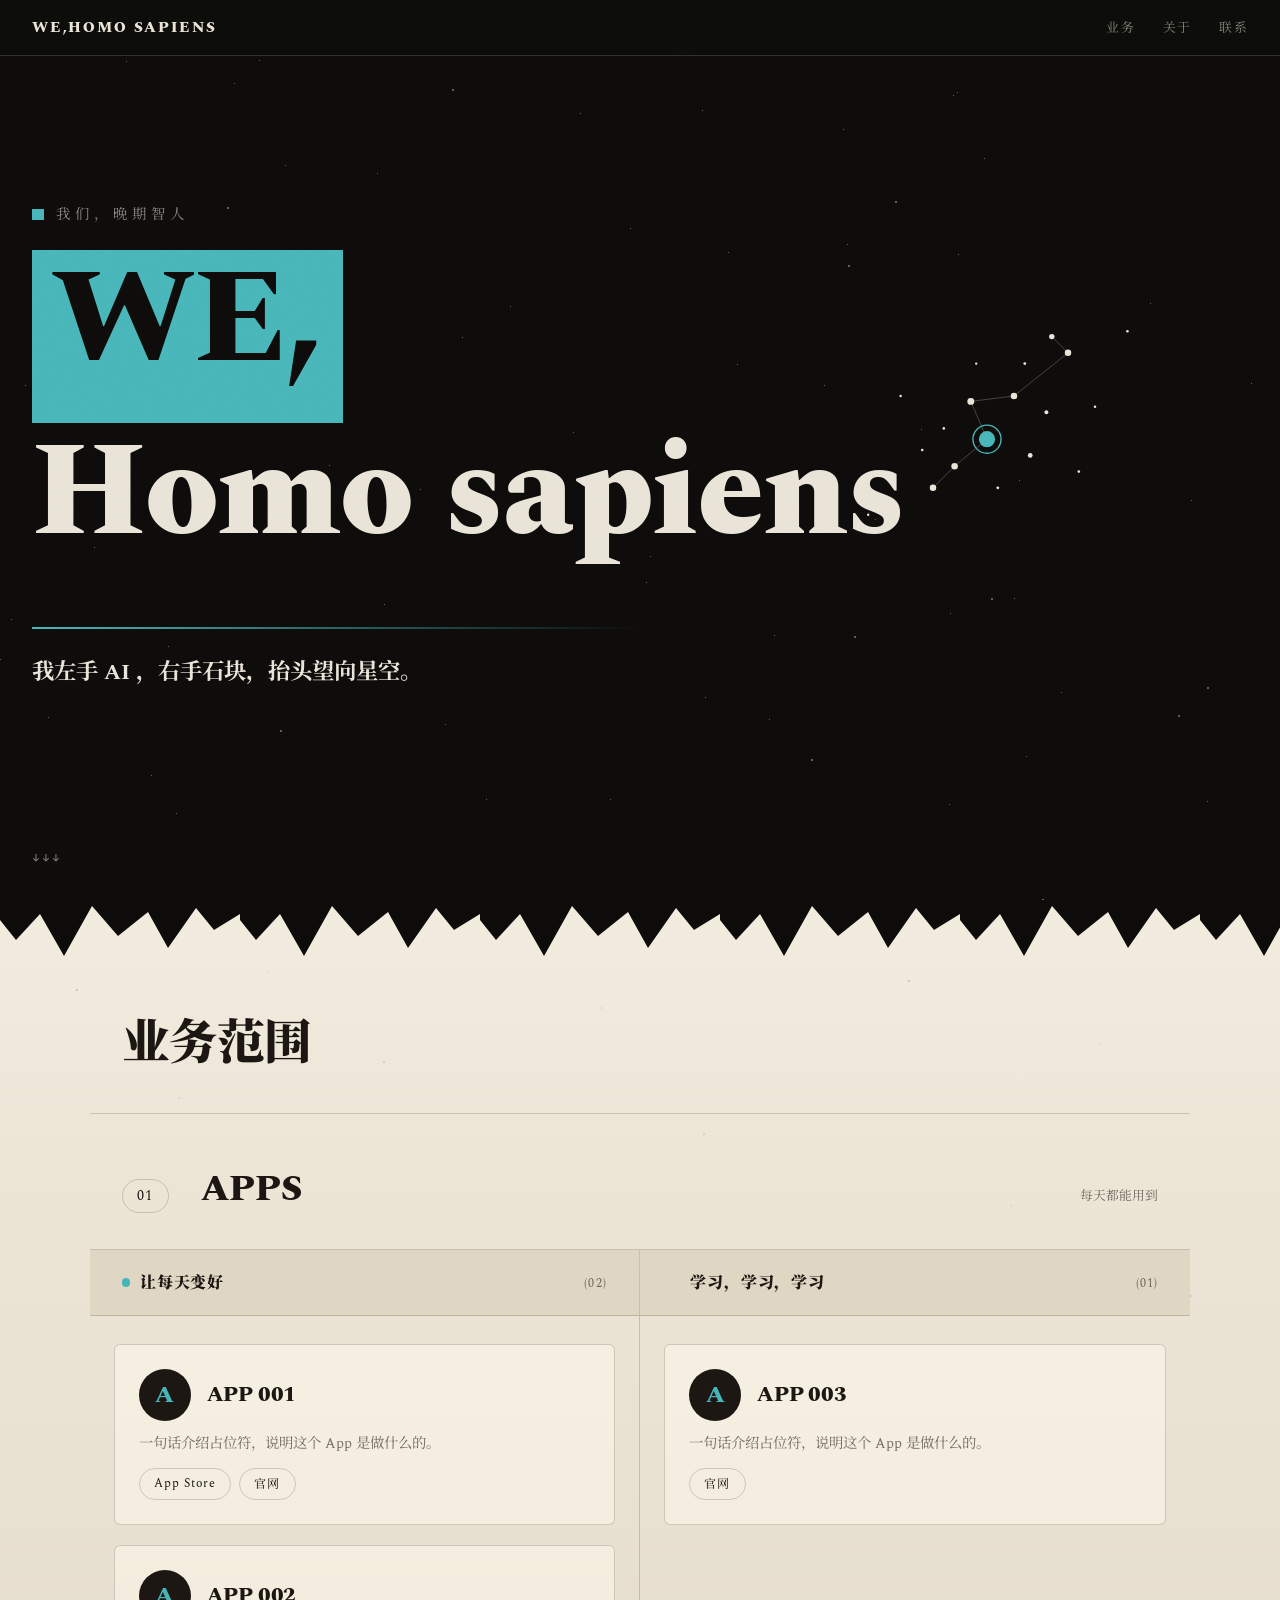
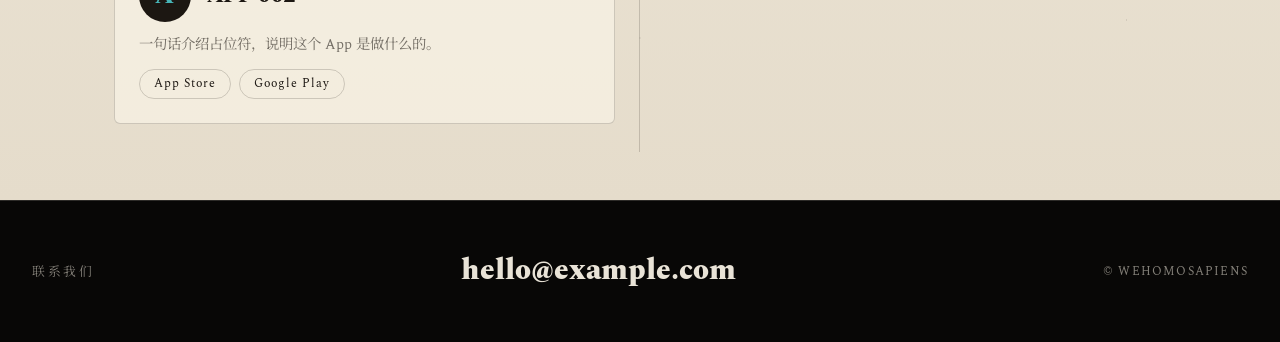
==== index.html @ f439b5c5 "init" ====
<!DOCTYPE html>
<html lang="zh-CN">
<head>
  <meta charset="UTF-8">
  <meta name="viewport" content="width=device-width, initial-scale=1.0">
  <title>WEHOMOSAPIENS</title>
  <!-- Spectral（英文衬线，SIL OFL）+ Noto Serif SC（中文衬线，SIL OFL），均可免费商用 -->
  <link rel="preconnect" href="https://fonts.googleapis.com">
  <link rel="preconnect" href="https://fonts.gstatic.com" crossorigin>
  <link href="https://fonts.googleapis.com/css2?family=Spectral:wght@400;700;800&family=Noto+Serif+SC:wght@400;700;900&display=swap" rel="stylesheet">
  <link rel="stylesheet" href="styles.css">
</head>
<body>

  <!-- 混凝土噪点质感层（覆盖全站） -->
  <div class="grain" aria-hidden="true"></div>

  <!-- 全站星空底层（JS 生成随机星点） -->
  <div class="stars" aria-hidden="true"></div>

  <!-- 导航栏 -->
  <header class="nav" id="nav">
    <a class="nav__logo" href="#top" data-bind="company.name"></a>
    <nav class="nav__links" id="nav-links"></nav>
  </header>

  <!-- 第一屏：Hero -->
  <section class="hero" id="top">
    <div class="hero__frame">
      <p class="hero__subtitle" data-bind="hero.subtitle"></p>
      <h1 class="hero__title" id="hero-title"></h1>
      <div class="hero__rule" aria-hidden="true"></div>
      <p class="hero__tagline" data-bind="company.tagline"></p>
    </div>

    <!-- 星空底层（JS 生成随机星点） -->
    <div class="hero__stars" aria-hidden="true"></div>

    <!-- 昴星团（Pleiades）：史前历法的起点，七姊妹星团 -->
    <svg class="hero__sky" viewBox="0 0 400 400" aria-hidden="true">
      <!-- 星群连线 -->
      <line class="sky__line" x1="200" y1="190" x2="185" y2="155" pathLength="1" style="--d:1.5s"/>
      <line class="sky__line" x1="200" y1="190" x2="170" y2="215" pathLength="1" style="--d:1.58s"/>
      <line class="sky__line" x1="170" y1="215" x2="150" y2="235" pathLength="1" style="--d:1.66s"/>
      <line class="sky__line" x1="185" y1="155" x2="225" y2="150" pathLength="1" style="--d:1.74s"/>
      <line class="sky__line" x1="225" y1="150" x2="275" y2="110" pathLength="1" style="--d:1.82s"/>
      <line class="sky__line" x1="275" y1="110" x2="260" y2="95"  pathLength="1" style="--d:1.9s"/>
      <!-- 主星（Alcyone 为主色最亮星） -->
      <circle class="sky__star" cx="185" cy="155" r="3.2" style="--d:2.2s"/>
      <circle class="sky__star" cx="225" cy="150" r="3"   style="--d:2.28s"/>
      <circle class="sky__star" cx="170" cy="215" r="3"   style="--d:2.36s"/>
      <circle class="sky__star" cx="150" cy="235" r="3"   style="--d:2.44s"/>
      <circle class="sky__star" cx="275" cy="110" r="3"   style="--d:2.52s"/>
      <circle class="sky__star" cx="260" cy="95"  r="2.5" style="--d:2.6s"/>
      <circle class="sky__star" cx="240" cy="205" r="2.2" style="--d:2.68s"/>
      <circle class="sky__star" cx="255" cy="165" r="1.8" style="--d:2.76s"/>
      <!-- 暗星与散落星点 -->
      <circle class="sky__star" cx="210" cy="235" r="1.3" style="--d:2.84s"/>
      <circle class="sky__star" cx="160" cy="180" r="1.2" style="--d:2.92s"/>
      <circle class="sky__star" cx="235" cy="120" r="1.3" style="--d:3s"/>
      <circle class="sky__star" cx="190" cy="120" r="1.1" style="--d:3.08s"/>
      <circle class="sky__star" cx="140" cy="200" r="1.2" style="--d:3.16s"/>
      <circle class="sky__star" cx="300" cy="160" r="1.2" style="--d:3.24s"/>
      <circle class="sky__star" cx="120" cy="150" r="1.1" style="--d:3.32s"/>
      <circle class="sky__star" cx="285" cy="220" r="1.2" style="--d:3.4s"/>
      <circle class="sky__star" cx="90"  cy="260" r="1.1" style="--d:3.48s"/>
      <circle class="sky__star" cx="330" cy="90"  r="1.2" style="--d:3.56s"/>
      <!-- Alcyone：主色 + 硬边光环 -->
      <circle class="sky__ring" cx="200" cy="190" r="13"/>
      <circle class="sky__ember" cx="200" cy="190" r="7.5"/>
    </svg>
    <a class="hero__scroll-hint" href="#products" data-bind="hero.scrollHint"></a>
  </section>

  <!-- 第二屏：产品列表 -->
  <section class="products" id="products">
    <header class="products__header">
      <h2 class="products__title" data-bind="sectionTitle"></h2>
      <!-- <span class="products__count" id="products-count"></span> -->
    </header>
    <div id="businesses"></div>
  </section>

  <!-- 页脚 -->
  <footer class="footer" id="contact">
    <span class="footer__label" data-bind="footer.contactLabel"></span>
    <a class="footer__email" id="footer-email" href="#"></a>
    <span class="footer__copyright" data-bind="footer.copyright"></span>
  </footer>

  <script src="content.js"></script>
  <script src="app.js"></script>
</body>
</html>
---- styles.css ----
/* ============================================================
   WEHOMOSAPIENS — 洞穴即星空
   原始（洞壁 / 火 / 骨 / 颜料） × 未来（星空 / 细线 / 辉光）
   ============================================================ */

:root {
  --bg: #0d0c0a;                  /* 洞壁 / 深空 */
  --bg-soft: #161411;             /* 稍亮的岩面 */
  --bone: #e9e3d7;                /* 骨白，主文字 */
  --bone-dim: rgba(233, 227, 215, 0.55);
  --accent: #47B5B8;              /* 主色：青碧 */
  --accent-2: #B69B9B;            /* 副色：灰紫，可按需调整 */
  --star: #9ecfe0;                /* 星光 */
  --line: rgba(233, 227, 215, 0.16);   /* 发丝分割线 */

  /* 昼（第二屏） */
  --day: #ece5d6;                 /* 风化骨岩，昼屏底色 */
  --day-soft: #dfd6c3;            /* 昼屏稍深的岩面 */
  --ink2: #1c1712;                /* 昼屏主文字 */
  --ink-dim: rgba(28, 23, 18, 0.6);
  --day-line: rgba(28, 23, 18, 0.18);

  /* 全站衬线：Spectral（英，OFL）+ Noto Serif SC（中，OFL，均可免费商用） */
  --font-display: "Spectral", "Noto Serif SC", "Songti SC", "STSong", serif;
  --font-mono: "Spectral", "Noto Serif SC", "Songti SC", "STSong", serif;
}

* { margin: 0; padding: 0; box-sizing: border-box; }

html { scroll-behavior: smooth; }

body {
  background: var(--bg);
  color: var(--bone);
  font-family: var(--font-display);
  overflow-x: hidden;
}

::selection { background: var(--accent); color: var(--bg); }

/* ── 岩面噪点 ───────────────────────────────────────── */
.grain {
  position: fixed;
  inset: 0;
  z-index: 100;
  pointer-events: none;
  opacity: 0.4;
  mix-blend-mode: overlay;
  background-image: url("data:image/svg+xml,%3Csvg xmlns='http://www.w3.org/2000/svg' width='300' height='300'%3E%3Cfilter id='n'%3E%3CfeTurbulence type='fractalNoise' baseFrequency='0.9' numOctaves='3' stitchTiles='stitch'/%3E%3CfeColorMatrix type='saturate' values='0'/%3E%3C/filter%3E%3Crect width='100%25' height='100%25' filter='url(%23n)' opacity='0.35'/%3E%3C/svg%3E");
}

/* ── 导航 ───────────────────────────────────────────── */
.nav {
  position: fixed;
  top: 0; left: 0; right: 0;
  z-index: 50;
  display: flex;
  justify-content: space-between;
  align-items: center;
  padding: 1rem 2rem;
  border-bottom: 1px solid var(--line);
  background: rgba(13, 12, 10, 0.75);
  backdrop-filter: blur(10px);
  -webkit-backdrop-filter: blur(10px);
  transform: translateY(-100%);
  transition: transform 0.8s cubic-bezier(0.16, 1, 0.3, 1) 1.4s;
}
body.is-loaded .nav { transform: translateY(0); }

.nav__logo {
  font-weight: 900;
  font-size: 0.95rem;
  letter-spacing: 0.12em;
  color: var(--bone);
  text-decoration: none;
}

.nav__links { display: flex; gap: 1.75rem; }
.nav__links a {
  font-family: var(--font-mono);
  font-size: 0.8rem;
  text-transform: uppercase;
  letter-spacing: 0.1em;
  color: var(--bone-dim);
  text-decoration: none;
  border-bottom: 1px solid transparent;
  transition: border-color 0.15s, color 0.15s;
}
.nav__links a:hover { color: var(--accent); border-color: var(--accent); }

/* ── 第一屏 Hero ────────────────────────────────────── */
.hero {
  min-height: 100vh;
  min-height: 100svh;
  display: flex;
  flex-direction: column;
  justify-content: center;
  position: relative;
  padding: 0 2rem;
  overflow: hidden;
}

.hero__frame {
  max-width: 100%;
  position: relative;
  z-index: 1;
}

.hero__subtitle {
  display: flex;
  align-items: center;
  gap: 0.75rem;
  font-family: var(--font-mono);
  font-size: clamp(0.7rem, 1.2vw, 0.9rem);
  letter-spacing: 0.35em;
  text-transform: uppercase;
  color: var(--bone-dim);
  margin-bottom: 1.5rem;
  opacity: 0;
  transform: translateY(12px);
  transition: opacity 0.9s ease 0.2s, transform 0.9s cubic-bezier(0.16, 1, 0.3, 1) 0.2s;
}
/* 标语前的火种小方块 */
.hero__subtitle::before {
  content: "";
  width: 0.8em;
  height: 0.8em;
  flex: none;
  background: var(--accent);
}
body.is-loaded .hero__subtitle { opacity: 1; transform: none; }

.hero__title {
  font-size: clamp(2.6rem, 10.5vw, 9.5rem);
  font-weight: 800;
  line-height: 1.05;
  letter-spacing: -0.01em;
}

/* 标题按行渲染 */
.hero__title-line {
  display: block;
  width: fit-content;
}

/* 第一行："选中反色"高亮，像被鼠标框选的文字 */
.hero__title-line--hl {
  background: var(--accent);
  color: var(--bg);
  padding: 0 0.14em;
}

/* 每个字母单独包裹，做逐字入场 */
.hero__title .char {
  display: inline-block;
  overflow: hidden;
}
.hero__title .char > span {
  display: inline-block;
  transform: translateY(110%);
  transition: transform 1s cubic-bezier(0.16, 1, 0.3, 1);
}
body.is-loaded .hero__title .char > span { transform: translateY(0); }

.hero__rule {
  height: 2px;
  background: linear-gradient(90deg, var(--accent), transparent);
  margin: 2rem 0 1.5rem;
  width: 0;
  transition: width 1.1s cubic-bezier(0.16, 1, 0.3, 1) 1.1s;
}
body.is-loaded .hero__rule { width: min(38rem, 60%); }

.hero__tagline {
  display: inline-block;
  font-size: clamp(1rem, 2vw, 1.4rem);
  font-weight: 700;
  padding-bottom: 0.55rem;
  /* 手绘感赭石划线 */
  /* background: url("data:image/svg+xml,%3Csvg xmlns='http://www.w3.org/2000/svg' width='120' height='10' viewBox='0 0 120 10'%3E%3Cpath d='M2 6 C 25 1, 45 9, 62 5 S 100 2, 118 6' fill='none' stroke='%2347B5B8' stroke-width='3' stroke-linecap='round'/%3E%3C/svg%3E") no-repeat left bottom / 100% 0.5rem; */
  opacity: 0;
  transform: translateY(10px);
  transition: opacity 0.9s ease 1.3s, transform 0.9s cubic-bezier(0.16, 1, 0.3, 1) 1.3s;
}
body.is-loaded .hero__tagline { opacity: 1; transform: none; }

.hero__scroll-hint {
  position: absolute;
  bottom: 2rem;
  left: 2rem;
  z-index: 1;
  font-family: var(--font-mono);
  font-size: 0.75rem;
  letter-spacing: 0.15em;
  color: var(--bone-dim);
  text-decoration: none;
  opacity: 0;
  transition: opacity 0.9s ease 1.8s, color 0.15s;
}
.hero__scroll-hint:hover { color: var(--bone); }
body.is-loaded .hero__scroll-hint {
  opacity: 1;
  animation: hint-bob 2.4s ease-in-out 2.6s infinite;
}
@keyframes hint-bob {
  0%, 100% { transform: translateY(0); }
  50% { transform: translateY(6px); }
}

/* ── 星空底层：随机星点，明灭闪烁 ───────────────────── */
.hero__stars {
  position: absolute;
  inset: 0;
  z-index: 0;
}
.hero__stars span {
  position: absolute;
  border-radius: 50%;
  background: var(--bone);
  opacity: 0.5;
  animation: twinkle var(--tw, 3s) ease-in-out var(--td, 0s) infinite;
}
@keyframes twinkle {
  0%, 100% { opacity: 0.12; }
  50% { opacity: 0.9; }
}

/* ── 星座 / 星轨（原始导航术 × 太空时代） ────────────── */
.hero__sky {
  position: absolute;
  right: clamp(1rem, 6vw, 6rem);
  top: 50%;
  margin-top: -13.5rem;
  z-index: 0;
  width: 27rem;
  height: 27rem;
}

/* 连线：加载后逐段描绘出来 */
.sky__line {
  fill: none;
  stroke-dasharray: 1;
  stroke-dashoffset: 1;
  transition: stroke-dashoffset 1.4s cubic-bezier(0.16, 1, 0.3, 1) var(--d, 1.5s);
}
body.is-loaded .sky__line { stroke-dashoffset: 0; }

.sky__line { stroke: var(--bone); stroke-width: 0.75; opacity: 0.3; }

.sky__star {
  fill: var(--bone);
  opacity: 0;
  transition: opacity 0.9s ease var(--d, 2.2s);
}
body.is-loaded .sky__star { opacity: 1; }

/* Alcyone：昴星团最亮星，主色实心 + 明灭的硬边光环 */
.sky__ember {
  fill: var(--accent);
  opacity: 0;
  transition: opacity 1s ease 2.4s;
}
body.is-loaded .sky__ember { opacity: 1; }

.sky__ring {
  fill: none;
  stroke: var(--accent);
  stroke-width: 1.25;
  opacity: 0;
  transition: opacity 1s ease 2.6s;
  animation: ring-pulse 4.5s ease-in-out 3.6s infinite;
}
body.is-loaded .sky__ring { opacity: 1; }
@keyframes ring-pulse {
  0%, 100% { opacity: 0.2; }
  50% { opacity: 0.7; }
}

/* ── 光标跟随点：页面感知你的存在 ───────────────────── */
.cursor {
  position: fixed;
  left: 0;
  top: 0;
  z-index: 200;
  width: 10px;
  height: 10px;
  margin: -5px 0 0 -5px;
  border-radius: 50%;
  background: var(--accent);
  /* 硬边圆环，无模糊光晕 */
  box-shadow: 0 0 0 3px rgba(71, 181, 184, 0.3);
  pointer-events: none;
  opacity: 0;
  transition: opacity 0.3s ease, scale 0.25s ease;
}
.cursor.is-active { opacity: 1; }
.cursor.is-hover { scale: 2.4; }
@media (pointer: coarse) { .cursor { display: none; } }

/* ── 第二屏 业务与产品：洞穴之外的白昼 ──────────────── */
/* 夜里的星，在昼屏对应岩面上的凿刻凹点；顶部的深色剪影
   是洞口上沿——下滑一次，如同走出洞穴、走进天光 */
.products {
  position: relative;
  min-height: 100vh;
  padding: 72px clamp(0rem, 7vw, 8rem) 0;
  color: var(--ink2);
  background-color: var(--day);
  background-image:
    radial-gradient(1.5px 1.5px at 6% 10%, rgba(28, 23, 18, 0.3), transparent),
    radial-gradient(1px 1px at 14% 22%, rgba(28, 23, 18, 0.25), transparent),
    radial-gradient(1px 1px at 21% 8%, rgba(182, 155, 155, 0.5), transparent),
    radial-gradient(1.5px 1.5px at 30% 18%, rgba(28, 23, 18, 0.22), transparent),
    radial-gradient(1px 1px at 38% 42%, rgba(71, 181, 184, 0.45), transparent),
    radial-gradient(1px 1px at 47% 12%, rgba(28, 23, 18, 0.28), transparent),
    radial-gradient(1.5px 1.5px at 55% 26%, rgba(28, 23, 18, 0.2), transparent),
    radial-gradient(1px 1px at 63% 55%, rgba(182, 155, 155, 0.4), transparent),
    radial-gradient(1.5px 1.5px at 71% 9%, rgba(28, 23, 18, 0.3), transparent),
    radial-gradient(1px 1px at 79% 34%, rgba(28, 23, 18, 0.22), transparent),
    radial-gradient(1px 1px at 86% 16%, rgba(71, 181, 184, 0.4), transparent),
    radial-gradient(1.5px 1.5px at 93% 44%, rgba(28, 23, 18, 0.25), transparent),
    radial-gradient(1px 1px at 50% 82%, rgba(28, 23, 18, 0.18), transparent),
    radial-gradient(1px 1px at 88% 80%, rgba(28, 23, 18, 0.2), transparent),
    linear-gradient(180deg, #f2ecdf 0%, var(--day) 300px, #e5dccb 100%);
}

/* 洞口上沿：深色钟乳石剪影，硬边，衔接第一屏的夜 */
.products::before {
  content: "";
  position: absolute;
  top: 0;
  left: 0;
  right: 0;
  height: 60px;
  background: url("data:image/svg+xml,%3Csvg xmlns='http://www.w3.org/2000/svg' width='240' height='60' viewBox='0 0 240 60'%3E%3Cpolygon points='0,0 240,0 240,14 214,30 196,8 168,48 148,12 118,36 92,6 64,56 40,14 16,40 0,20' fill='%230d0c0a'/%3E%3C/svg%3E") repeat-x left top / 240px 60px;
}

.products__header {
  display: flex;
  justify-content: space-between;
  align-items: center;
  gap: 1rem;
  padding: 2rem;
  border-bottom: 1px solid var(--day-line);
}

.products__title {
  flex: 1;
  font-size: clamp(1.6rem, 4vw, 3rem);
  font-weight: 900;
  text-transform: uppercase;
  letter-spacing: -0.01em;
  color: var(--ink2);
}

.products__count {
  font-family: var(--font-mono);
  font-size: 0.85rem;
  letter-spacing: 0.1em;
  color: var(--ink-dim);
}

.products__list {
  list-style: none;
  display: flex;
  flex-direction: column;
  gap: 1.25rem;
  padding: 1.75rem 1.5rem;
}

/* ── 业务块 ────────────────────────────────────────── */
.business__header {
  display: grid;
  grid-template-columns: auto 1fr auto;
  gap: 2rem;
  align-items: baseline;
  padding: 3rem 2rem 2rem;
  border-bottom: 1px solid var(--day-line);
}

.business__code {
  font-family: var(--font-mono);
  font-size: 0.9rem;
  letter-spacing: 0.1em;
  color: var(--ink2);
  border: 1px solid var(--day-line);
  border-radius: 999px;
  padding: 0.3rem 0.9rem;
  justify-self: start;
}

.business__name {
  font-size: clamp(1.4rem, 3vw, 2.25rem);
  font-weight: 900;
  text-transform: uppercase;
}

.business__description {
  font-family: var(--font-mono);
  font-size: 0.8rem;
  color: var(--ink-dim);
}

/* ── 产品线分栏：等宽竖排，体现平级 ────────────────── */
.business__lines {
  display: grid;
  grid-auto-flow: column;
  grid-auto-columns: 1fr;
}

.line:not(:last-child) {
  border-right: 1px solid var(--day-line);
}

.line__header {
  display: flex;
  flex-wrap: wrap;
  gap: 0.25rem 1rem;
  align-items: baseline;
  padding: 1.25rem 2rem;
  border-bottom: 1px solid var(--day-line);
  background: var(--day-soft);
}

.line__name {
  display: flex;
  align-items: center;
  gap: 0.6rem;
  font-weight: 900;
  font-size: 1rem;
  text-transform: uppercase;
  letter-spacing: 0.05em;
}

/* 产品线星点标记：赭橙 / 星光 / 骨白轮换 */
.line__chip {
  width: 0.55em;
  height: 0.55em;
  flex: none;
  border-radius: 50%;
  background: var(--accent);
}

.line__description {
  font-family: var(--font-mono);
  font-size: 0.75rem;
  color: var(--ink-dim);
  flex: 1;
}

.line__count {
  font-family: var(--font-mono);
  font-size: 0.75rem;
  letter-spacing: 0.1em;
  color: var(--ink-dim);
}

/* 滚动入场 */
.reveal {
  opacity: 0;
  transform: translateY(40px);
}
.reveal.is-visible {
  opacity: 1;
  transform: none;
  transition: opacity 0.8s ease, transform 0.8s cubic-bezier(0.16, 1, 0.3, 1),
              background 0.25s ease, box-shadow 0.25s ease;
}

/* ── 产品条目：昼屏上的浅色石板 ────────────────────── */
.product {
  display: flex;
  flex-direction: column;
  gap: 0.75rem;
  padding: 1.5rem;
  border: 1px solid var(--day-line);
  border-radius: 6px;
  color: var(--ink2);
  background: rgba(255, 251, 240, 0.5);
  transition: border-color 0.25s ease, box-shadow 0.25s ease,
              background 0.25s ease, transform 0.25s ease;
}

/* 悬停：石板浮起，投下硬边墨影，描边染上灰紫 */
.product:hover {
  background: rgba(255, 251, 240, 0.9);
  border-color: var(--accent-2);
  box-shadow: 5px 5px 0 rgba(28, 23, 18, 0.85);
  transform: translate(-2px, -3px);
}

.product__head {
  display: flex;
  align-items: center;
  gap: 1rem;
}

.product__icon {
  width: 3.25rem;
  height: 3.25rem;
  flex: none;
  border: 1px solid var(--day-line);
  border-radius: 50%;            /* 圆形：星球意象 */
  object-fit: cover;
  transition: border-color 0.25s, box-shadow 0.25s;
}

/* 无图标时的首字母占位 */
.product__icon--placeholder {
  display: flex;
  align-items: center;
  justify-content: center;
  background: var(--ink2);
  color: var(--accent);
  font-weight: 900;
  font-size: 1.5rem;
  text-transform: uppercase;
}

.product:hover .product__icon {
  border-color: var(--accent-2);
  box-shadow: 0 0 0 3px rgba(182, 155, 155, 0.4);
}

.product__name {
  font-size: 1.3rem;
  font-weight: 900;
  text-transform: uppercase;
  letter-spacing: -0.01em;
}

.product__description {
  font-size: 0.9rem;
  font-weight: 400;
  line-height: 1.6;
  color: var(--ink-dim);
}

.product__links {
  display: flex;
  flex-wrap: wrap;
  gap: 0.5rem;
}

.product__link {
  font-family: var(--font-mono);
  font-size: 0.75rem;
  letter-spacing: 0.08em;
  padding: 0.3rem 0.9rem;
  border: 1px solid var(--day-line);
  border-radius: 999px;          /* 胶囊形 */
  color: var(--ink2);
  text-decoration: none;
  transition: border-color 0.2s, background 0.15s, color 0.15s;
}

.product__link:hover {
  background: var(--ink2);
  border-color: var(--ink2);
  color: var(--day);
}

/* ── 页脚 ──────────────────────────────────────────── */
.footer {
  border-top: 1px solid var(--line);
  background: #080706;
  padding: 3rem 2rem;
  display: flex;
  flex-wrap: wrap;
  gap: 1.5rem;
  justify-content: space-between;
  align-items: center;
}

.footer__label {
  font-family: var(--font-mono);
  font-size: 0.8rem;
  letter-spacing: 0.2em;
  text-transform: uppercase;
  color: var(--bone-dim);
}

.footer__email {
  font-size: clamp(1.1rem, 2.5vw, 1.8rem);
  font-weight: 900;
  color: var(--bone);
  text-decoration: none;
  border-bottom: 2px solid transparent;
  transition: border-color 0.15s, color 0.15s;
}
.footer__email:hover { border-color: var(--accent); color: var(--accent); }

.footer__copyright {
  font-family: var(--font-mono);
  font-size: 0.75rem;
  letter-spacing: 0.1em;
  color: var(--bone-dim);
}

/* ── 响应式 ────────────────────────────────────────── */
@media (max-width: 720px) {
  .products { padding-left: 0; padding-right: 0; }
  .business__lines {
    grid-auto-flow: row;
    grid-auto-columns: auto;
  }
  .line:not(:last-child) {
    border-right: none;
    border-bottom: 1px solid var(--day-line);
  }
  .business__header {
    grid-template-columns: 1fr;
    gap: 0.75rem;
    padding-top: 2rem;
  }
  .hero__sky {
    scale: 0.55;
    transform-origin: right center;
  }
  .nav { padding: 0.85rem 1.25rem; }
  .hero, .products__header, .product, .footer,
  .business__header, .line__header { padding-left: 1.25rem; padding-right: 1.25rem; }
}

/* ── 尊重减少动效偏好 ──────────────────────────────── */
@media (prefers-reduced-motion: reduce) {
  *, *::before, *::after {
    animation: none !important;
    transition-duration: 0.01ms !important;
    transition-delay: 0ms !important;
  }
  html { scroll-behavior: auto; }
}
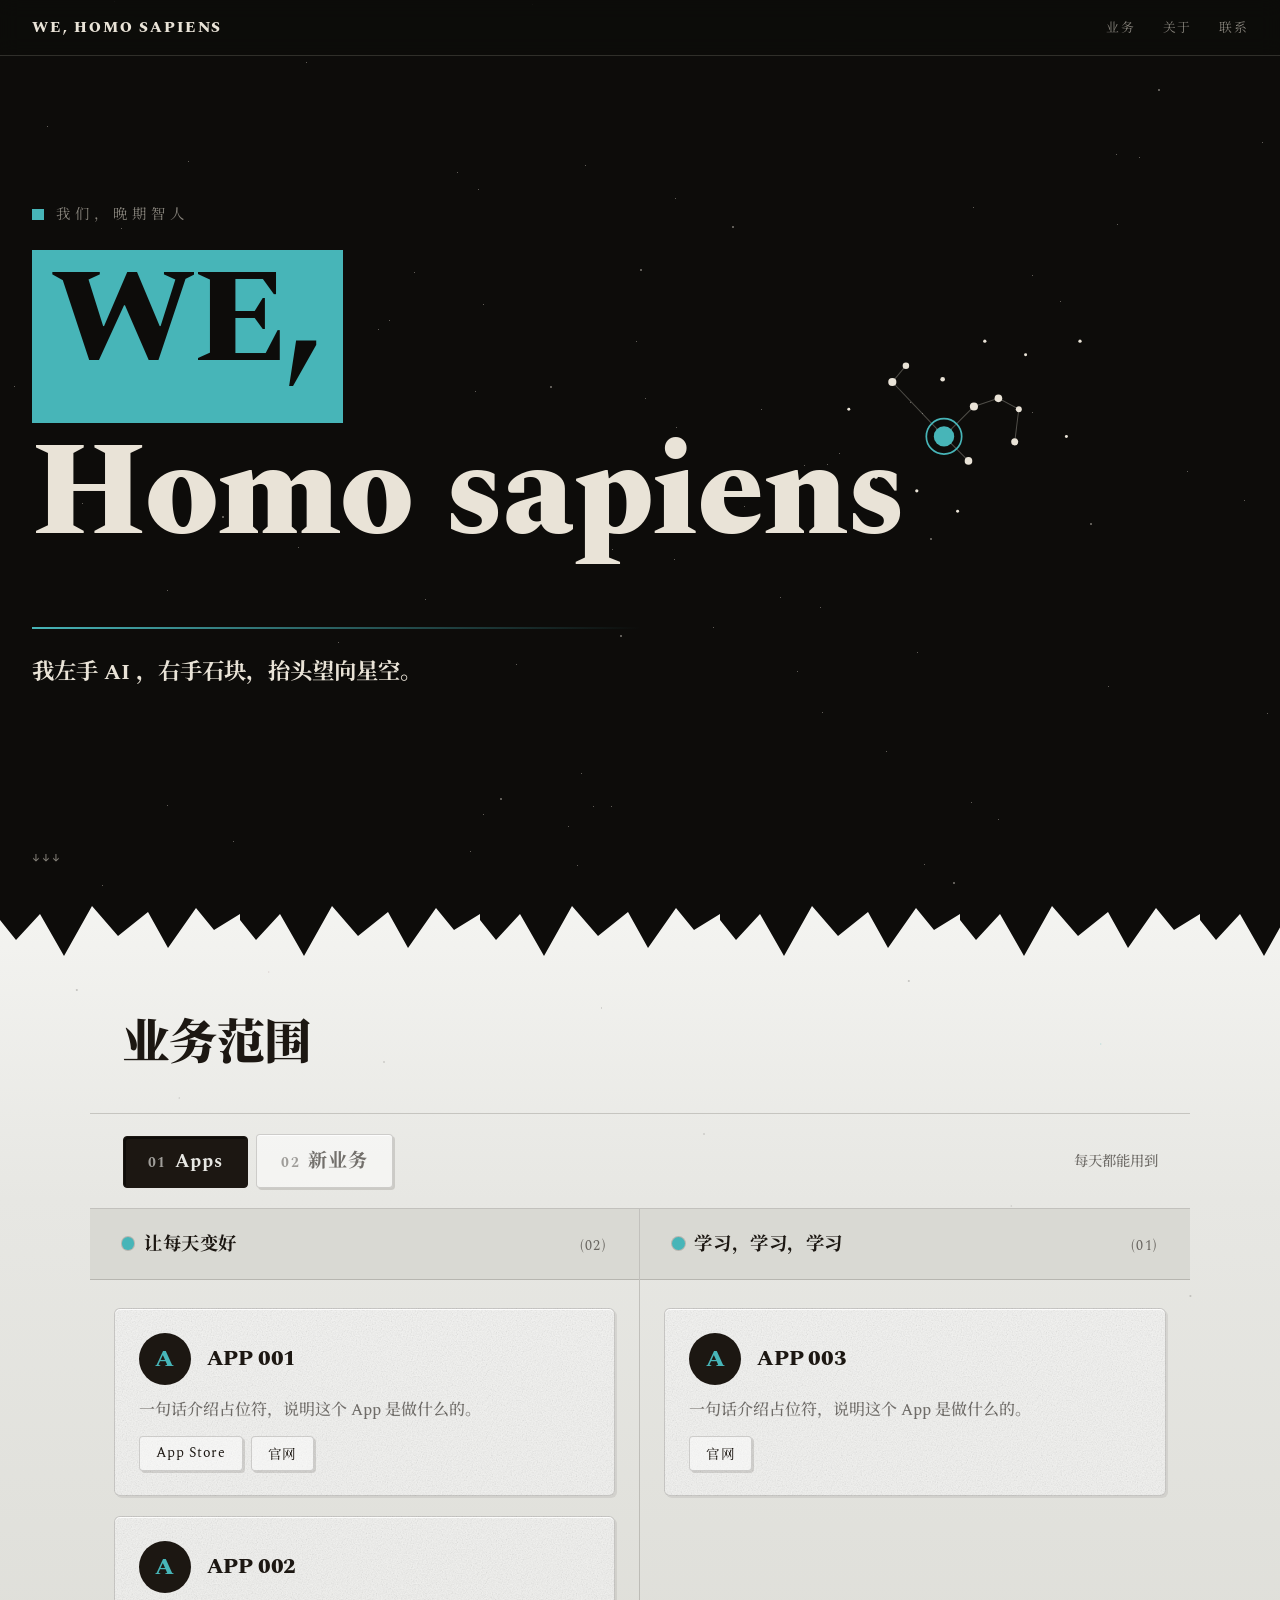
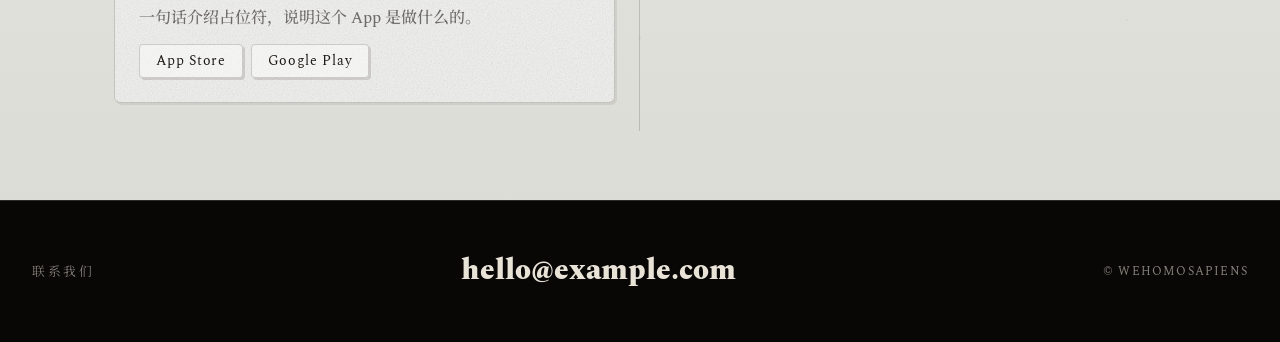
==== commit 5ea0c217: "fix" ====
--- a/index.html
+++ b/index.html
@@ -7,13 +7,10 @@
   <!-- Spectral（英文衬线，SIL OFL）+ Noto Serif SC（中文衬线，SIL OFL），均可免费商用 -->
   <link rel="preconnect" href="https://fonts.googleapis.com">
   <link rel="preconnect" href="https://fonts.gstatic.com" crossorigin>
-  <link href="https://fonts.googleapis.com/css2?family=Spectral:wght@400;700;800&family=Noto+Serif+SC:wght@400;700;900&display=swap" rel="stylesheet">
+  <link href="https://fonts.googleapis.com/css2?family=Spectral:wght@400;500;700;800&family=Noto+Serif+SC:wght@400;500;700;900&display=swap" rel="stylesheet">
   <link rel="stylesheet" href="styles.css">
 </head>
 <body>
-
-  <!-- 混凝土噪点质感层（覆盖全站） -->
-  <div class="grain" aria-hidden="true"></div>
 
   <!-- 全站星空底层（JS 生成随机星点） -->
   <div class="stars" aria-hidden="true"></div>
@@ -36,35 +33,36 @@
     <!-- 星空底层（JS 生成随机星点） -->
     <div class="hero__stars" aria-hidden="true"></div>
 
-    <!-- 昴星团（Pleiades）：史前历法的起点，七姊妹星团 -->
+    <!-- 昴星团（Pleiades）：按真实方位绘制——Alcyone 居中，
+         Atlas/Pleione 双星在东北（左上），
+         Maia–Taygeta–Celaeno–Electra 向西（右）成链 -->
     <svg class="hero__sky" viewBox="0 0 400 400" aria-hidden="true">
       <!-- 星群连线 -->
-      <line class="sky__line" x1="200" y1="190" x2="185" y2="155" pathLength="1" style="--d:1.5s"/>
-      <line class="sky__line" x1="200" y1="190" x2="170" y2="215" pathLength="1" style="--d:1.58s"/>
-      <line class="sky__line" x1="170" y1="215" x2="150" y2="235" pathLength="1" style="--d:1.66s"/>
-      <line class="sky__line" x1="185" y1="155" x2="225" y2="150" pathLength="1" style="--d:1.74s"/>
-      <line class="sky__line" x1="225" y1="150" x2="275" y2="110" pathLength="1" style="--d:1.82s"/>
-      <line class="sky__line" x1="275" y1="110" x2="260" y2="95"  pathLength="1" style="--d:1.9s"/>
-      <!-- 主星（Alcyone 为主色最亮星） -->
-      <circle class="sky__star" cx="185" cy="155" r="3.2" style="--d:2.2s"/>
-      <circle class="sky__star" cx="225" cy="150" r="3"   style="--d:2.28s"/>
-      <circle class="sky__star" cx="170" cy="215" r="3"   style="--d:2.36s"/>
-      <circle class="sky__star" cx="150" cy="235" r="3"   style="--d:2.44s"/>
-      <circle class="sky__star" cx="275" cy="110" r="3"   style="--d:2.52s"/>
-      <circle class="sky__star" cx="260" cy="95"  r="2.5" style="--d:2.6s"/>
-      <circle class="sky__star" cx="240" cy="205" r="2.2" style="--d:2.68s"/>
-      <circle class="sky__star" cx="255" cy="165" r="1.8" style="--d:2.76s"/>
+      <line class="sky__line" x1="200" y1="190" x2="162" y2="150" pathLength="1" style="--d:0.9s"/>
+      <line class="sky__line" x1="162" y1="150" x2="172" y2="138" pathLength="1" style="--d:0.96s"/>
+      <line class="sky__line" x1="200" y1="190" x2="222" y2="168" pathLength="1" style="--d:1.02s"/>
+      <line class="sky__line" x1="222" y1="168" x2="240" y2="162" pathLength="1" style="--d:1.08s"/>
+      <line class="sky__line" x1="240" y1="162" x2="255" y2="170" pathLength="1" style="--d:1.14s"/>
+      <line class="sky__line" x1="255" y1="170" x2="252" y2="194" pathLength="1" style="--d:1.2s"/>
+      <line class="sky__line" x1="200" y1="190" x2="218" y2="208" pathLength="1" style="--d:1.26s"/>
+      <!-- 主星 -->
+      <circle class="sky__star" cx="162" cy="150" r="3"   style="--d:1.35s"/>   <!-- Atlas -->
+      <circle class="sky__star" cx="172" cy="138" r="2.4" style="--d:1.42s"/>  <!-- Pleione -->
+      <circle class="sky__star" cx="222" cy="168" r="3"   style="--d:1.49s"/>  <!-- Maia -->
+      <circle class="sky__star" cx="240" cy="162" r="2.8" style="--d:1.56s"/>  <!-- Taygeta -->
+      <circle class="sky__star" cx="255" cy="170" r="2.2" style="--d:1.63s"/>  <!-- Celaeno -->
+      <circle class="sky__star" cx="252" cy="194" r="2.6" style="--d:1.7s"/>   <!-- Electra -->
+      <circle class="sky__star" cx="218" cy="208" r="2.8" style="--d:1.77s"/>  <!-- Merope -->
+      <circle class="sky__star" cx="199" cy="148" r="1.7" style="--d:1.84s"/>  <!-- Asterope -->
       <!-- 暗星与散落星点 -->
-      <circle class="sky__star" cx="210" cy="235" r="1.3" style="--d:2.84s"/>
-      <circle class="sky__star" cx="160" cy="180" r="1.2" style="--d:2.92s"/>
-      <circle class="sky__star" cx="235" cy="120" r="1.3" style="--d:3s"/>
-      <circle class="sky__star" cx="190" cy="120" r="1.1" style="--d:3.08s"/>
-      <circle class="sky__star" cx="140" cy="200" r="1.2" style="--d:3.16s"/>
-      <circle class="sky__star" cx="300" cy="160" r="1.2" style="--d:3.24s"/>
-      <circle class="sky__star" cx="120" cy="150" r="1.1" style="--d:3.32s"/>
-      <circle class="sky__star" cx="285" cy="220" r="1.2" style="--d:3.4s"/>
-      <circle class="sky__star" cx="90"  cy="260" r="1.1" style="--d:3.48s"/>
-      <circle class="sky__star" cx="330" cy="90"  r="1.2" style="--d:3.56s"/>
+      <circle class="sky__star" cx="150" cy="220" r="1.2" style="--d:2s"/>
+      <circle class="sky__star" cx="260" cy="130" r="1.1" style="--d:2.06s"/>
+      <circle class="sky__star" cx="180" cy="230" r="1.2" style="--d:2.12s"/>
+      <circle class="sky__star" cx="290" cy="190" r="1.1" style="--d:2.18s"/>
+      <circle class="sky__star" cx="130" cy="170" r="1.1" style="--d:2.24s"/>
+      <circle class="sky__star" cx="230" cy="120" r="1.2" style="--d:2.3s"/>
+      <circle class="sky__star" cx="210" cy="245" r="1.1" style="--d:2.36s"/>
+      <circle class="sky__star" cx="300" cy="120" r="1.2" style="--d:2.42s"/>
       <!-- Alcyone：主色 + 硬边光环 -->
       <circle class="sky__ring" cx="200" cy="190" r="13"/>
       <circle class="sky__ember" cx="200" cy="190" r="7.5"/>
@@ -78,6 +76,7 @@
       <h2 class="products__title" data-bind="sectionTitle"></h2>
       <!-- <span class="products__count" id="products-count"></span> -->
     </header>
+    <div class="biz-tabs" id="biz-tabs" role="tablist"></div>
     <div id="businesses"></div>
   </section>
 
--- a/styles.css
+++ b/styles.css
@@ -14,8 +14,8 @@
   --line: rgba(233, 227, 215, 0.16);   /* 发丝分割线 */
 
   /* 昼（第二屏） */
-  --day: #ece5d6;                 /* 风化骨岩，昼屏底色 */
-  --day-soft: #dfd6c3;            /* 昼屏稍深的岩面 */
+  --day: #e7e7e3;                 /* 岩石的灰白色，昼屏底色 */
+  --day-soft: #d9d9d3;            /* 昼屏稍深的岩面 */
   --ink2: #1c1712;                /* 昼屏主文字 */
   --ink-dim: rgba(28, 23, 18, 0.6);
   --day-line: rgba(28, 23, 18, 0.18);
@@ -37,17 +37,6 @@
 }
 
 ::selection { background: var(--accent); color: var(--bg); }
-
-/* ── 岩面噪点 ───────────────────────────────────────── */
-.grain {
-  position: fixed;
-  inset: 0;
-  z-index: 100;
-  pointer-events: none;
-  opacity: 0.4;
-  mix-blend-mode: overlay;
-  background-image: url("data:image/svg+xml,%3Csvg xmlns='http://www.w3.org/2000/svg' width='300' height='300'%3E%3Cfilter id='n'%3E%3CfeTurbulence type='fractalNoise' baseFrequency='0.9' numOctaves='3' stitchTiles='stitch'/%3E%3CfeColorMatrix type='saturate' values='0'/%3E%3C/filter%3E%3Crect width='100%25' height='100%25' filter='url(%23n)' opacity='0.35'/%3E%3C/svg%3E");
-}
 
 /* ── 导航 ───────────────────────────────────────────── */
 .nav {
@@ -228,12 +217,12 @@
 /* ── 星座 / 星轨（原始导航术 × 太空时代） ────────────── */
 .hero__sky {
   position: absolute;
-  right: clamp(1rem, 6vw, 6rem);
+  right: clamp(1rem, 5vw, 5rem);
   top: 50%;
-  margin-top: -13.5rem;
+  margin-top: -17rem;
   z-index: 0;
-  width: 27rem;
-  height: 27rem;
+  width: 34rem;
+  height: 34rem;
 }
 
 /* 连线：加载后逐段描绘出来 */
@@ -241,7 +230,7 @@
   fill: none;
   stroke-dasharray: 1;
   stroke-dashoffset: 1;
-  transition: stroke-dashoffset 1.4s cubic-bezier(0.16, 1, 0.3, 1) var(--d, 1.5s);
+  transition: stroke-dashoffset 1s cubic-bezier(0.16, 1, 0.3, 1) var(--d, 0.9s);
 }
 body.is-loaded .sky__line { stroke-dashoffset: 0; }
 
@@ -250,7 +239,7 @@
 .sky__star {
   fill: var(--bone);
   opacity: 0;
-  transition: opacity 0.9s ease var(--d, 2.2s);
+  transition: opacity 0.6s ease var(--d, 1.4s);
 }
 body.is-loaded .sky__star { opacity: 1; }
 
@@ -258,7 +247,7 @@
 .sky__ember {
   fill: var(--accent);
   opacity: 0;
-  transition: opacity 1s ease 2.4s;
+  transition: opacity 0.8s ease 1.5s;
 }
 body.is-loaded .sky__ember { opacity: 1; }
 
@@ -267,8 +256,8 @@
   stroke: var(--accent);
   stroke-width: 1.25;
   opacity: 0;
-  transition: opacity 1s ease 2.6s;
-  animation: ring-pulse 4.5s ease-in-out 3.6s infinite;
+  transition: opacity 0.8s ease 1.7s;
+  animation: ring-pulse 4.5s ease-in-out 2.6s infinite;
 }
 body.is-loaded .sky__ring { opacity: 1; }
 @keyframes ring-pulse {
@@ -321,7 +310,7 @@
     radial-gradient(1.5px 1.5px at 93% 44%, rgba(28, 23, 18, 0.25), transparent),
     radial-gradient(1px 1px at 50% 82%, rgba(28, 23, 18, 0.18), transparent),
     radial-gradient(1px 1px at 88% 80%, rgba(28, 23, 18, 0.2), transparent),
-    linear-gradient(180deg, #f2ecdf 0%, var(--day) 300px, #e5dccb 100%);
+    linear-gradient(180deg, #f4f4f1 0%, var(--day) 300px, #dcdcd6 100%);
 }
 
 /* 洞口上沿：深色钟乳石剪影，硬边，衔接第一屏的夜 */
@@ -355,8 +344,65 @@
 
 .products__count {
   font-family: var(--font-mono);
-  font-size: 0.85rem;
+  font-size: 0.95rem;
   letter-spacing: 0.1em;
+  color: var(--ink-dim);
+}
+
+/* ── 业务 Tab：物理开关，未选中凸起、选中按下 ───────── */
+.biz-tabs {
+  display: flex;
+  flex-wrap: wrap;
+  align-items: center;
+  gap: 0.6rem;
+  padding: 1.25rem 2rem;
+  border-bottom: 1px solid var(--day-line);
+}
+
+.biz-tab {
+  font-family: var(--font-display);
+  font-size: 1.2rem;
+  font-weight: 700;
+  letter-spacing: 0.04em;
+  padding: 0.65rem 1.5rem;
+  border: 1px solid var(--day-line);
+  border-radius: 4px;
+  background: rgba(255, 255, 255, 0.5);
+  color: var(--ink-dim);
+  cursor: pointer;
+  /* 凸起：顶边受光 + 右下硬影 */
+  box-shadow: inset 0 1px 0 rgba(255, 255, 255, 0.8),
+              2px 2px 0 rgba(28, 23, 18, 0.14);
+  transition: background 0.2s ease, color 0.2s ease,
+              border-color 0.2s ease, box-shadow 0.2s ease, transform 0.2s ease;
+}
+
+.biz-tab:hover {
+  border-color: var(--ink2);
+  color: var(--ink2);
+}
+
+/* 选中 = 按下：内凹阴影，位移一格 */
+.biz-tab.is-active {
+  background: var(--ink2);
+  border-color: var(--ink2);
+  color: var(--day);
+  transform: translate(1px, 1px);
+  box-shadow: inset 2px 2px 0 rgba(0, 0, 0, 0.45);
+}
+
+.biz-tab__code {
+  font-size: 0.72em;
+  letter-spacing: 0.1em;
+  margin-right: 0.6em;
+  opacity: 0.65;
+}
+
+/* 当前业务的描述，安静地在 Tab 栏右侧 */
+.biz-tabs__desc {
+  margin-left: auto;
+  font-size: 0.9rem;
+  font-weight: 500;
   color: var(--ink-dim);
 }
 
@@ -366,39 +412,6 @@
   flex-direction: column;
   gap: 1.25rem;
   padding: 1.75rem 1.5rem;
-}
-
-/* ── 业务块 ────────────────────────────────────────── */
-.business__header {
-  display: grid;
-  grid-template-columns: auto 1fr auto;
-  gap: 2rem;
-  align-items: baseline;
-  padding: 3rem 2rem 2rem;
-  border-bottom: 1px solid var(--day-line);
-}
-
-.business__code {
-  font-family: var(--font-mono);
-  font-size: 0.9rem;
-  letter-spacing: 0.1em;
-  color: var(--ink2);
-  border: 1px solid var(--day-line);
-  border-radius: 999px;
-  padding: 0.3rem 0.9rem;
-  justify-self: start;
-}
-
-.business__name {
-  font-size: clamp(1.4rem, 3vw, 2.25rem);
-  font-weight: 900;
-  text-transform: uppercase;
-}
-
-.business__description {
-  font-family: var(--font-mono);
-  font-size: 0.8rem;
-  color: var(--ink-dim);
 }
 
 /* ── 产品线分栏：等宽竖排，体现平级 ────────────────── */
@@ -426,31 +439,32 @@
   display: flex;
   align-items: center;
   gap: 0.6rem;
-  font-weight: 900;
-  font-size: 1rem;
-  text-transform: uppercase;
-  letter-spacing: 0.05em;
-}
-
-/* 产品线星点标记：赭橙 / 星光 / 骨白轮换 */
+  font-weight: 700;
+  font-size: 1.15rem;
+  letter-spacing: 0.03em;
+}
+
+/* 产品线星点标记：主色 / 副色 / 墨轮换 */
 .line__chip {
-  width: 0.55em;
-  height: 0.55em;
+  width: 0.7em;
+  height: 0.7em;
   flex: none;
   border-radius: 50%;
   background: var(--accent);
+  box-shadow: 0 0 0 1px var(--day-line);   /* 保证在任何底色上都可见 */
 }
 
 .line__description {
   font-family: var(--font-mono);
-  font-size: 0.75rem;
+  font-size: 0.9rem;
+  font-weight: 500;
   color: var(--ink-dim);
   flex: 1;
 }
 
 .line__count {
   font-family: var(--font-mono);
-  font-size: 0.75rem;
+  font-size: 0.85rem;
   letter-spacing: 0.1em;
   color: var(--ink-dim);
 }
@@ -467,7 +481,7 @@
               background 0.25s ease, box-shadow 0.25s ease;
 }
 
-/* ── 产品条目：昼屏上的浅色石板 ────────────────────── */
+/* ── 产品条目：凸起的石板 ─────────────────────────── */
 .product {
   display: flex;
   flex-direction: column;
@@ -476,16 +490,21 @@
   border: 1px solid var(--day-line);
   border-radius: 6px;
   color: var(--ink2);
-  background: rgba(255, 251, 240, 0.5);
+  /* 石面纹理 + 顶边受光、右下浅影：像一块凸起的石板 */
+  background-color: rgba(255, 255, 255, 0.55);
+  background-image: url("data:image/svg+xml,%3Csvg xmlns='http://www.w3.org/2000/svg' width='200' height='200'%3E%3Cfilter id='n'%3E%3CfeTurbulence type='fractalNoise' baseFrequency='0.8' numOctaves='2' stitchTiles='stitch'/%3E%3CfeColorMatrix type='saturate' values='0'/%3E%3C/filter%3E%3Crect width='100%25' height='100%25' filter='url(%23n)' opacity='0.3'/%3E%3C/svg%3E");
+  box-shadow: inset 0 1px 0 rgba(255, 255, 255, 0.85),
+              2px 2px 0 rgba(28, 23, 18, 0.08);
   transition: border-color 0.25s ease, box-shadow 0.25s ease,
-              background 0.25s ease, transform 0.25s ease;
-}
-
-/* 悬停：石板浮起，投下硬边墨影，描边染上灰紫 */
+              background-color 0.25s ease, transform 0.25s ease;
+}
+
+/* 悬停：石板被掀起，影子加深 */
 .product:hover {
-  background: rgba(255, 251, 240, 0.9);
+  background-color: rgba(255, 255, 255, 0.92);
   border-color: var(--accent-2);
-  box-shadow: 5px 5px 0 rgba(28, 23, 18, 0.85);
+  box-shadow: inset 0 1px 0 rgba(255, 255, 255, 0.9),
+              5px 5px 0 rgba(28, 23, 18, 0.22);
   transform: translate(-2px, -3px);
 }
 
@@ -530,9 +549,9 @@
 }
 
 .product__description {
-  font-size: 0.9rem;
-  font-weight: 400;
-  line-height: 1.6;
+  font-size: 1rem;
+  font-weight: 500;
+  line-height: 1.7;
   color: var(--ink-dim);
 }
 
@@ -544,20 +563,26 @@
 
 .product__link {
   font-family: var(--font-mono);
-  font-size: 0.75rem;
-  letter-spacing: 0.08em;
-  padding: 0.3rem 0.9rem;
+  font-size: 0.85rem;
+  letter-spacing: 0.05em;
+  padding: 0.35rem 1rem;
   border: 1px solid var(--day-line);
-  border-radius: 999px;          /* 胶囊形 */
+  border-radius: 4px;            /* 小圆角矩形 */
+  background: rgba(255, 255, 255, 0.45);
   color: var(--ink2);
   text-decoration: none;
-  transition: border-color 0.2s, background 0.15s, color 0.15s;
+  /* 常态存在的硬边投影 */
+  box-shadow: 2px 2px 0 rgba(28, 23, 18, 0.14);
+  transition: border-color 0.2s, background 0.15s, color 0.15s,
+              box-shadow 0.15s, transform 0.15s;
 }
 
 .product__link:hover {
   background: var(--ink2);
   border-color: var(--ink2);
   color: var(--day);
+  transform: translate(1px, 1px);
+  box-shadow: 1px 1px 0 rgba(28, 23, 18, 0.2);
 }
 
 /* ── 页脚 ──────────────────────────────────────────── */
@@ -608,18 +633,13 @@
     border-right: none;
     border-bottom: 1px solid var(--day-line);
   }
-  .business__header {
-    grid-template-columns: 1fr;
-    gap: 0.75rem;
-    padding-top: 2rem;
-  }
   .hero__sky {
     scale: 0.55;
     transform-origin: right center;
   }
   .nav { padding: 0.85rem 1.25rem; }
   .hero, .products__header, .product, .footer,
-  .business__header, .line__header { padding-left: 1.25rem; padding-right: 1.25rem; }
+  .line__header, .biz-tabs { padding-left: 1.25rem; padding-right: 1.25rem; }
 }
 
 /* ── 尊重减少动效偏好 ──────────────────────────────── */
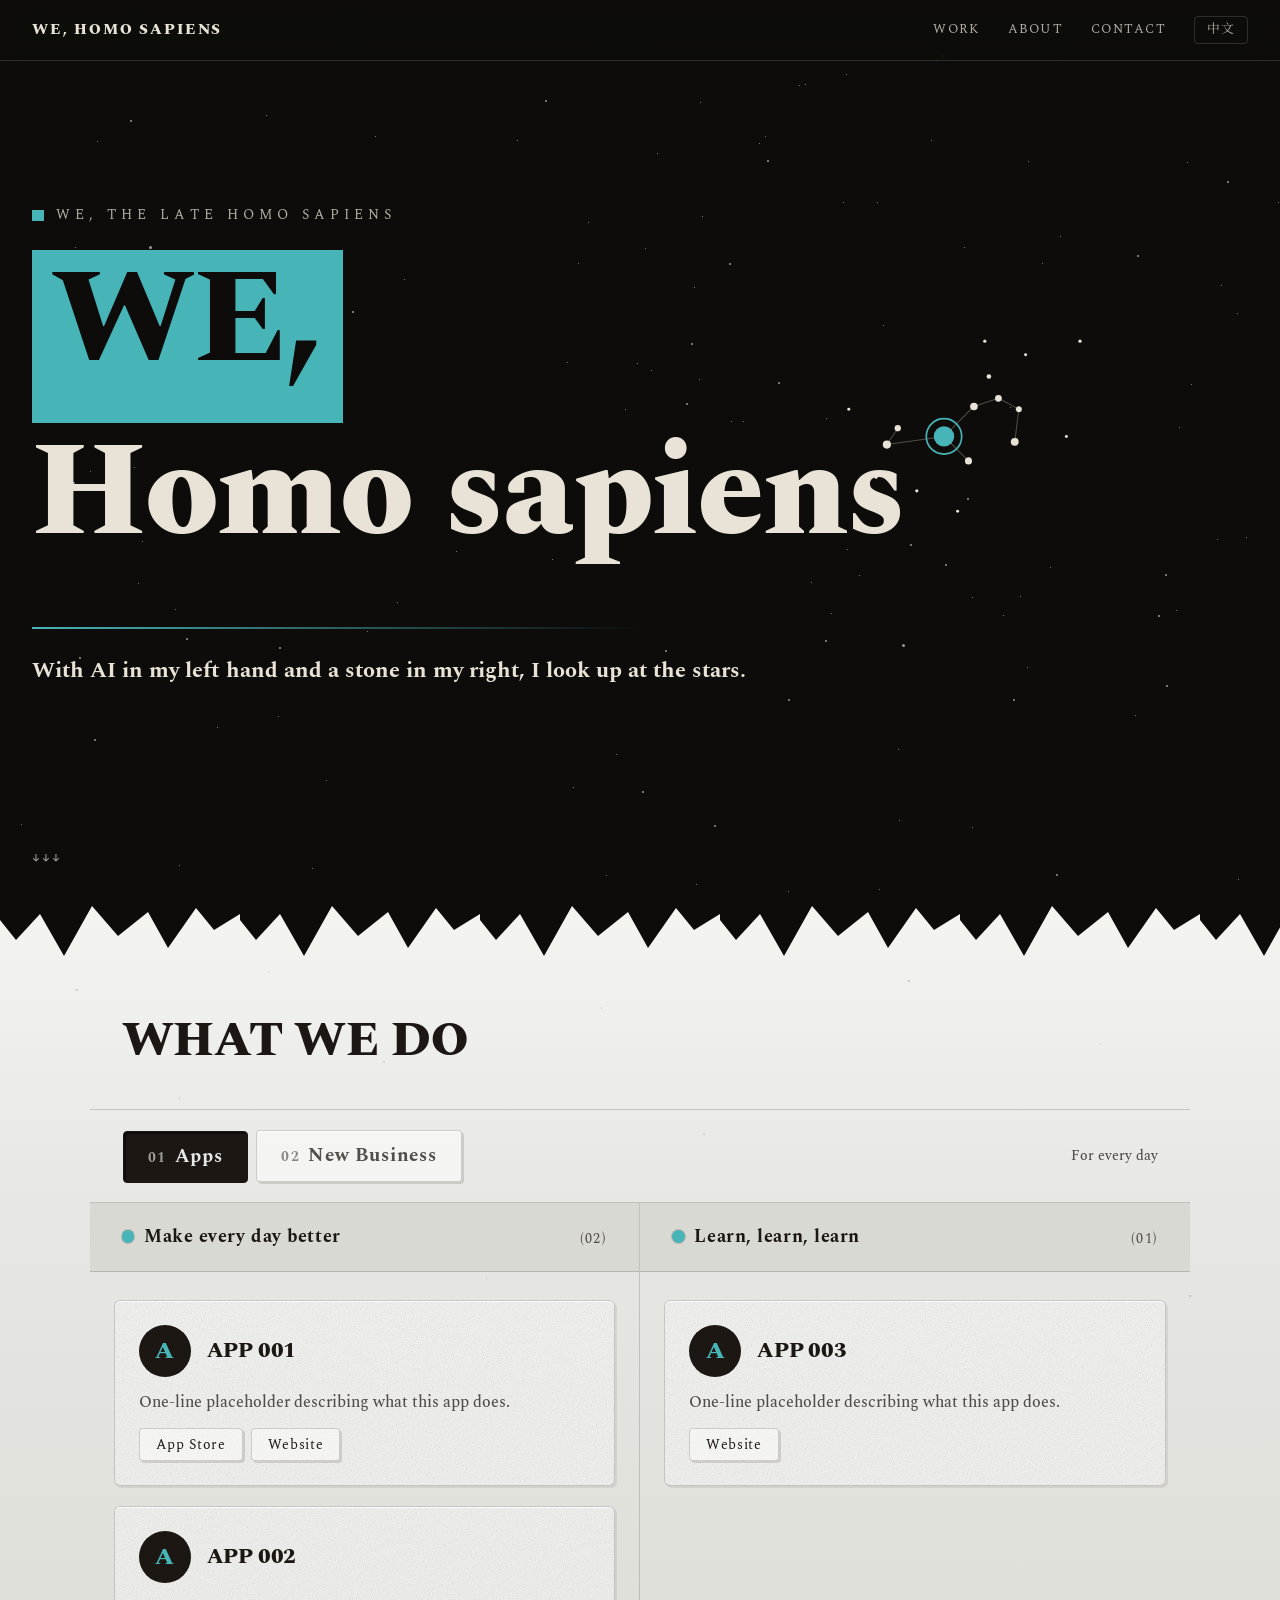
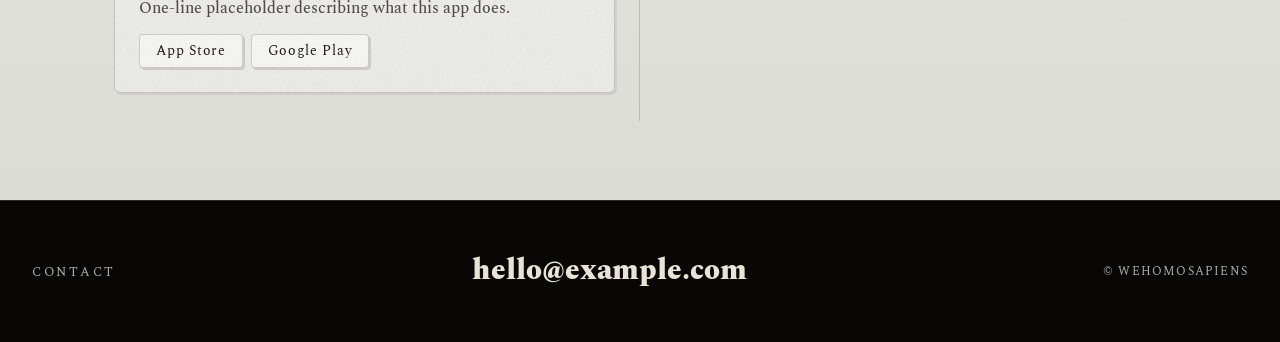
==== commit 28499f1f: "b01" ====
--- a/index.html
+++ b/index.html
@@ -4,6 +4,7 @@
   <meta charset="UTF-8">
   <meta name="viewport" content="width=device-width, initial-scale=1.0">
   <title>WEHOMOSAPIENS</title>
+  <link rel="icon" type="image/svg+xml" href="logo.svg">
   <!-- Spectral（英文衬线，SIL OFL）+ Noto Serif SC（中文衬线，SIL OFL），均可免费商用 -->
   <link rel="preconnect" href="https://fonts.googleapis.com">
   <link rel="preconnect" href="https://fonts.gstatic.com" crossorigin>
@@ -34,35 +35,35 @@
     <div class="hero__stars" aria-hidden="true"></div>
 
     <!-- 昴星团（Pleiades）：按真实方位绘制——Alcyone 居中，
-         Atlas/Pleione 双星在东北（左上），
-         Maia–Taygeta–Celaeno–Electra 向西（右）成链 -->
+         Atlas/Pleione 双星在正东（左侧，几乎同高），
+         Maia–Taygeta–Celaeno–Electra 向西（右）成链，Merope 在西南 -->
     <svg class="hero__sky" viewBox="0 0 400 400" aria-hidden="true">
       <!-- 星群连线 -->
-      <line class="sky__line" x1="200" y1="190" x2="162" y2="150" pathLength="1" style="--d:0.9s"/>
-      <line class="sky__line" x1="162" y1="150" x2="172" y2="138" pathLength="1" style="--d:0.96s"/>
-      <line class="sky__line" x1="200" y1="190" x2="222" y2="168" pathLength="1" style="--d:1.02s"/>
-      <line class="sky__line" x1="222" y1="168" x2="240" y2="162" pathLength="1" style="--d:1.08s"/>
-      <line class="sky__line" x1="240" y1="162" x2="255" y2="170" pathLength="1" style="--d:1.14s"/>
-      <line class="sky__line" x1="255" y1="170" x2="252" y2="194" pathLength="1" style="--d:1.2s"/>
-      <line class="sky__line" x1="200" y1="190" x2="218" y2="208" pathLength="1" style="--d:1.26s"/>
-      <!-- 主星 -->
-      <circle class="sky__star" cx="162" cy="150" r="3"   style="--d:1.35s"/>   <!-- Atlas -->
-      <circle class="sky__star" cx="172" cy="138" r="2.4" style="--d:1.42s"/>  <!-- Pleione -->
-      <circle class="sky__star" cx="222" cy="168" r="3"   style="--d:1.49s"/>  <!-- Maia -->
-      <circle class="sky__star" cx="240" cy="162" r="2.8" style="--d:1.56s"/>  <!-- Taygeta -->
-      <circle class="sky__star" cx="255" cy="170" r="2.2" style="--d:1.63s"/>  <!-- Celaeno -->
-      <circle class="sky__star" cx="252" cy="194" r="2.6" style="--d:1.7s"/>   <!-- Electra -->
-      <circle class="sky__star" cx="218" cy="208" r="2.8" style="--d:1.77s"/>  <!-- Merope -->
-      <circle class="sky__star" cx="199" cy="148" r="1.7" style="--d:1.84s"/>  <!-- Asterope -->
+      <line class="sky__line" x1="200" y1="190" x2="158" y2="196" pathLength="1" style="--d:0.55s"/>
+      <line class="sky__line" x1="158" y1="196" x2="166" y2="184" pathLength="1" style="--d:0.6s"/>
+      <line class="sky__line" x1="200" y1="190" x2="222" y2="168" pathLength="1" style="--d:0.65s"/>
+      <line class="sky__line" x1="222" y1="168" x2="240" y2="162" pathLength="1" style="--d:0.7s"/>
+      <line class="sky__line" x1="240" y1="162" x2="255" y2="170" pathLength="1" style="--d:0.75s"/>
+      <line class="sky__line" x1="255" y1="170" x2="252" y2="194" pathLength="1" style="--d:0.8s"/>
+      <line class="sky__line" x1="200" y1="190" x2="218" y2="208" pathLength="1" style="--d:0.85s"/>
+      <!-- 主星（大小按真实亮度排序：Alcyone > Atlas > Electra > Maia > Merope > Taygeta > Pleione > Celaeno > Asterope） -->
+      <circle class="sky__star" cx="158" cy="196" r="3"   style="--d:1s"/>      <!-- Atlas -->
+      <circle class="sky__star" cx="166" cy="184" r="2.3" style="--d:1.05s"/>  <!-- Pleione -->
+      <circle class="sky__star" cx="222" cy="168" r="2.8" style="--d:1.1s"/>   <!-- Maia -->
+      <circle class="sky__star" cx="240" cy="162" r="2.5" style="--d:1.15s"/>  <!-- Taygeta -->
+      <circle class="sky__star" cx="255" cy="170" r="2.2" style="--d:1.2s"/>   <!-- Celaeno -->
+      <circle class="sky__star" cx="252" cy="194" r="2.9" style="--d:1.25s"/>  <!-- Electra -->
+      <circle class="sky__star" cx="218" cy="208" r="2.6" style="--d:1.3s"/>   <!-- Merope -->
+      <circle class="sky__star" cx="233" cy="146" r="1.7" style="--d:1.35s"/>  <!-- Asterope -->
       <!-- 暗星与散落星点 -->
-      <circle class="sky__star" cx="150" cy="220" r="1.2" style="--d:2s"/>
-      <circle class="sky__star" cx="260" cy="130" r="1.1" style="--d:2.06s"/>
-      <circle class="sky__star" cx="180" cy="230" r="1.2" style="--d:2.12s"/>
-      <circle class="sky__star" cx="290" cy="190" r="1.1" style="--d:2.18s"/>
-      <circle class="sky__star" cx="130" cy="170" r="1.1" style="--d:2.24s"/>
-      <circle class="sky__star" cx="230" cy="120" r="1.2" style="--d:2.3s"/>
-      <circle class="sky__star" cx="210" cy="245" r="1.1" style="--d:2.36s"/>
-      <circle class="sky__star" cx="300" cy="120" r="1.2" style="--d:2.42s"/>
+      <circle class="sky__star" cx="150" cy="220" r="1.2" style="--d:1.45s"/>
+      <circle class="sky__star" cx="260" cy="130" r="1.1" style="--d:1.5s"/>
+      <circle class="sky__star" cx="180" cy="230" r="1.2" style="--d:1.55s"/>
+      <circle class="sky__star" cx="290" cy="190" r="1.1" style="--d:1.6s"/>
+      <circle class="sky__star" cx="130" cy="170" r="1.1" style="--d:1.65s"/>
+      <circle class="sky__star" cx="230" cy="120" r="1.2" style="--d:1.7s"/>
+      <circle class="sky__star" cx="210" cy="245" r="1.1" style="--d:1.75s"/>
+      <circle class="sky__star" cx="300" cy="120" r="1.2" style="--d:1.8s"/>
       <!-- Alcyone：主色 + 硬边光环 -->
       <circle class="sky__ring" cx="200" cy="190" r="13"/>
       <circle class="sky__ember" cx="200" cy="190" r="7.5"/>
--- a/styles.css
+++ b/styles.css
@@ -7,7 +7,7 @@
   --bg: #0d0c0a;                  /* 洞壁 / 深空 */
   --bg-soft: #161411;             /* 稍亮的岩面 */
   --bone: #e9e3d7;                /* 骨白，主文字 */
-  --bone-dim: rgba(233, 227, 215, 0.55);
+  --bone-dim: rgba(233, 227, 215, 0.75);
   --accent: #47B5B8;              /* 主色：青碧 */
   --accent-2: #B69B9B;            /* 副色：灰紫，可按需调整 */
   --star: #9ecfe0;                /* 星光 */
@@ -17,7 +17,7 @@
   --day: #e7e7e3;                 /* 岩石的灰白色，昼屏底色 */
   --day-soft: #d9d9d3;            /* 昼屏稍深的岩面 */
   --ink2: #1c1712;                /* 昼屏主文字 */
-  --ink-dim: rgba(28, 23, 18, 0.6);
+  --ink-dim: rgba(28, 23, 18, 0.75);
   --day-line: rgba(28, 23, 18, 0.18);
 
   /* 全站衬线：Spectral（英，OFL）+ Noto Serif SC（中，OFL，均可免费商用） */
@@ -64,10 +64,11 @@
   text-decoration: none;
 }
 
-.nav__links { display: flex; gap: 1.75rem; }
+.nav__links { display: flex; align-items: center; gap: 1.75rem; }
 .nav__links a {
   font-family: var(--font-mono);
   font-size: 0.8rem;
+  line-height: 1.4;
   text-transform: uppercase;
   letter-spacing: 0.1em;
   color: var(--bone-dim);
@@ -76,6 +77,22 @@
   transition: border-color 0.15s, color 0.15s;
 }
 .nav__links a:hover { color: var(--accent); border-color: var(--accent); }
+
+/* 语言切换按钮：小圆角矩形，与昼屏按钮同一语言 */
+.nav__lang {
+  font-family: var(--font-display);
+  font-size: 0.8rem;
+  line-height: 1.4;
+  letter-spacing: 0.08em;
+  padding: 0.25rem 0.75rem;
+  border: 1px solid var(--line);
+  border-radius: 4px;
+  background: transparent;
+  color: var(--bone-dim);
+  cursor: pointer;
+  transition: color 0.15s, border-color 0.15s;
+}
+.nav__lang:hover { color: var(--accent); border-color: var(--accent); }
 
 /* ── 第一屏 Hero ────────────────────────────────────── */
 .hero {
@@ -206,12 +223,12 @@
   position: absolute;
   border-radius: 50%;
   background: var(--bone);
-  opacity: 0.5;
+  opacity: 0.65;
   animation: twinkle var(--tw, 3s) ease-in-out var(--td, 0s) infinite;
 }
 @keyframes twinkle {
-  0%, 100% { opacity: 0.12; }
-  50% { opacity: 0.9; }
+  0%, 100% { opacity: 0.15; }
+  50% { opacity: 1; }
 }
 
 /* ── 星座 / 星轨（原始导航术 × 太空时代） ────────────── */
@@ -230,7 +247,7 @@
   fill: none;
   stroke-dasharray: 1;
   stroke-dashoffset: 1;
-  transition: stroke-dashoffset 1s cubic-bezier(0.16, 1, 0.3, 1) var(--d, 0.9s);
+  transition: stroke-dashoffset 0.8s cubic-bezier(0.16, 1, 0.3, 1) var(--d, 0.55s);
 }
 body.is-loaded .sky__line { stroke-dashoffset: 0; }
 
@@ -239,7 +256,7 @@
 .sky__star {
   fill: var(--bone);
   opacity: 0;
-  transition: opacity 0.6s ease var(--d, 1.4s);
+  transition: opacity 0.6s ease var(--d, 1s);
 }
 body.is-loaded .sky__star { opacity: 1; }
 
@@ -247,7 +264,7 @@
 .sky__ember {
   fill: var(--accent);
   opacity: 0;
-  transition: opacity 0.8s ease 1.5s;
+  transition: opacity 0.8s ease 1.05s;
 }
 body.is-loaded .sky__ember { opacity: 1; }
 
@@ -256,8 +273,8 @@
   stroke: var(--accent);
   stroke-width: 1.25;
   opacity: 0;
-  transition: opacity 0.8s ease 1.7s;
-  animation: ring-pulse 4.5s ease-in-out 2.6s infinite;
+  transition: opacity 0.8s ease 1.2s;
+  animation: ring-pulse 4.5s ease-in-out 1.9s infinite;
 }
 body.is-loaded .sky__ring { opacity: 1; }
 @keyframes ring-pulse {
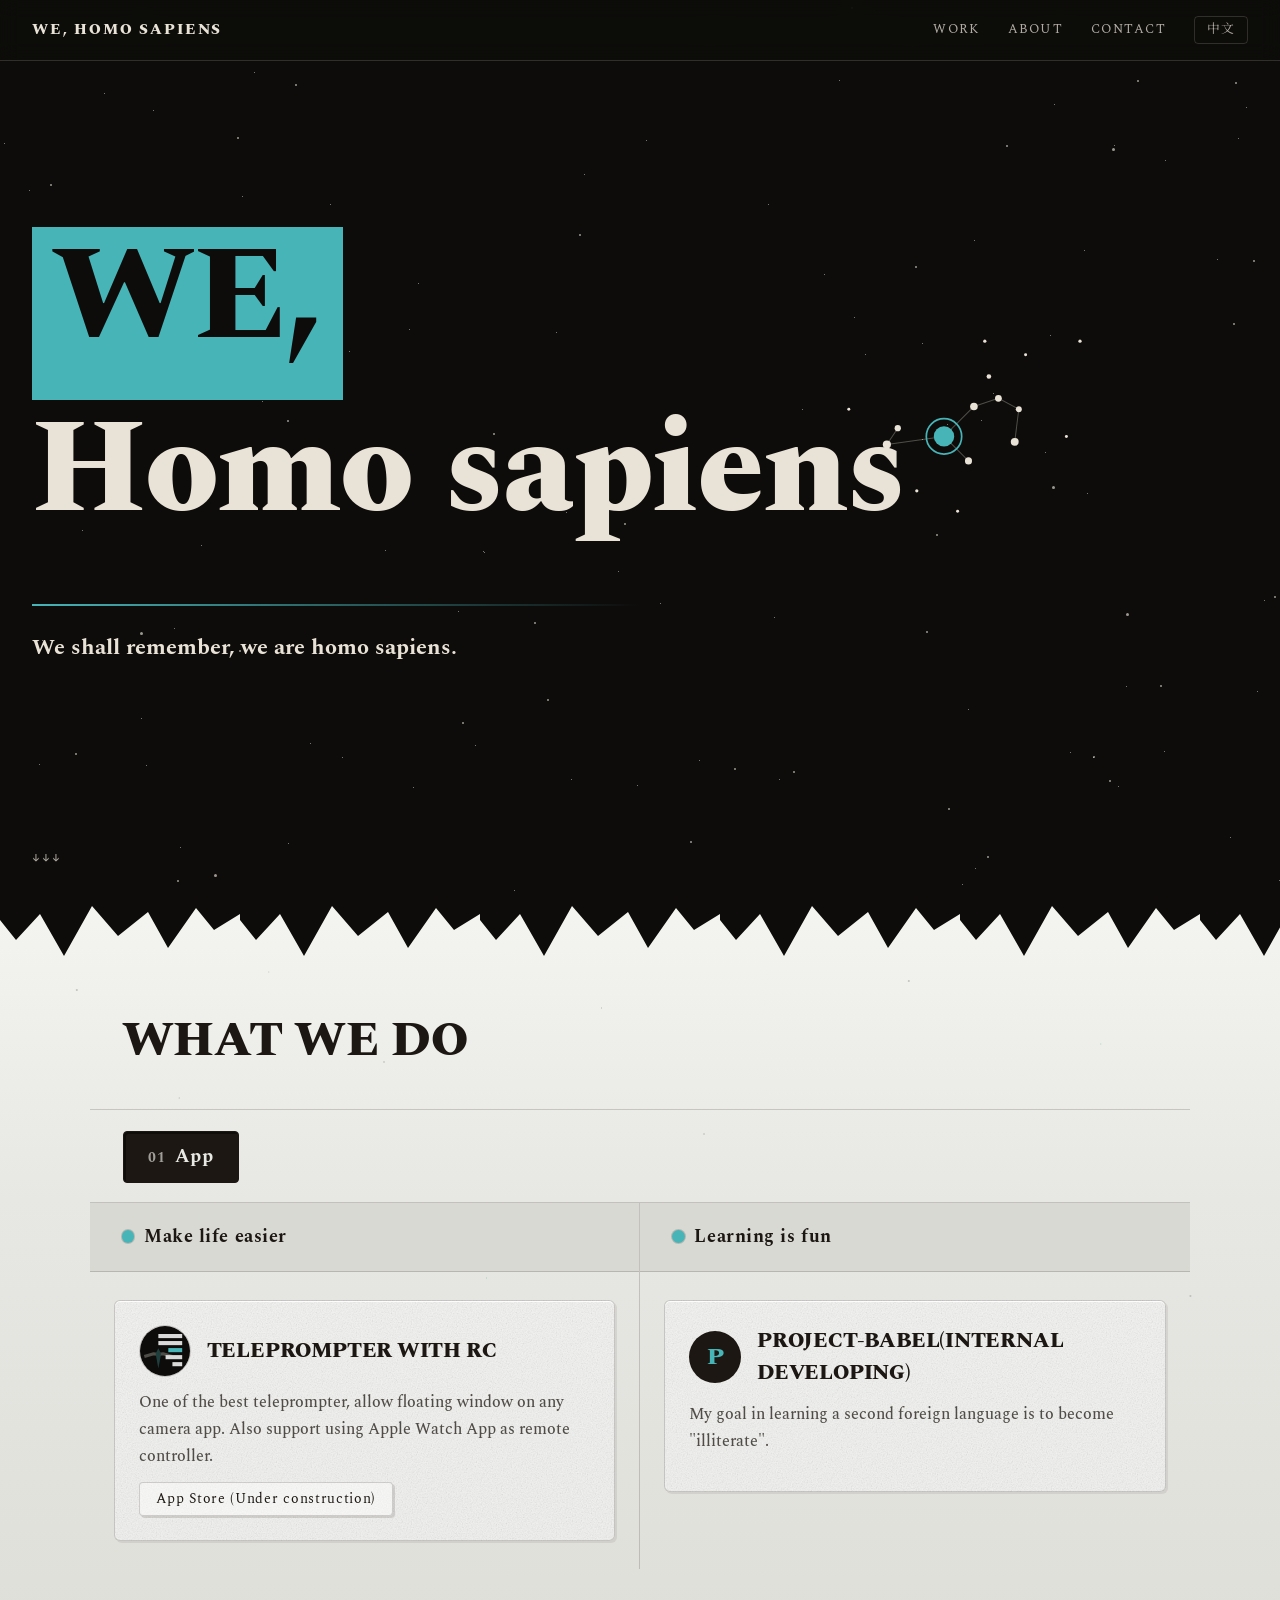
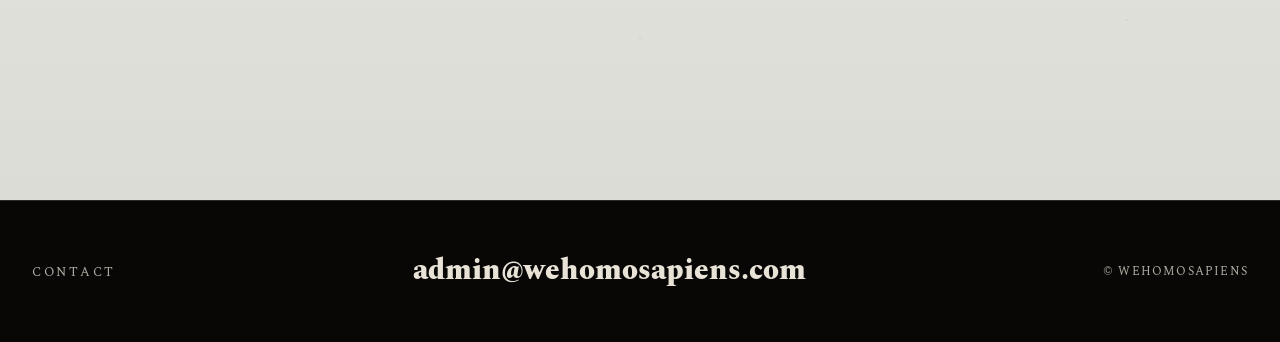
==== commit 4ea2a2da: "update project progress" ====
--- a/index.html
+++ b/index.html
@@ -25,7 +25,7 @@
   <!-- 第一屏：Hero -->
   <section class="hero" id="top">
     <div class="hero__frame">
-      <p class="hero__subtitle" data-bind="hero.subtitle"></p>
+      <!-- <p class="hero__subtitle" data-bind="hero.subtitle"></p> -->
       <h1 class="hero__title" id="hero-title"></h1>
       <div class="hero__rule" aria-hidden="true"></div>
       <p class="hero__tagline" data-bind="company.tagline"></p>
